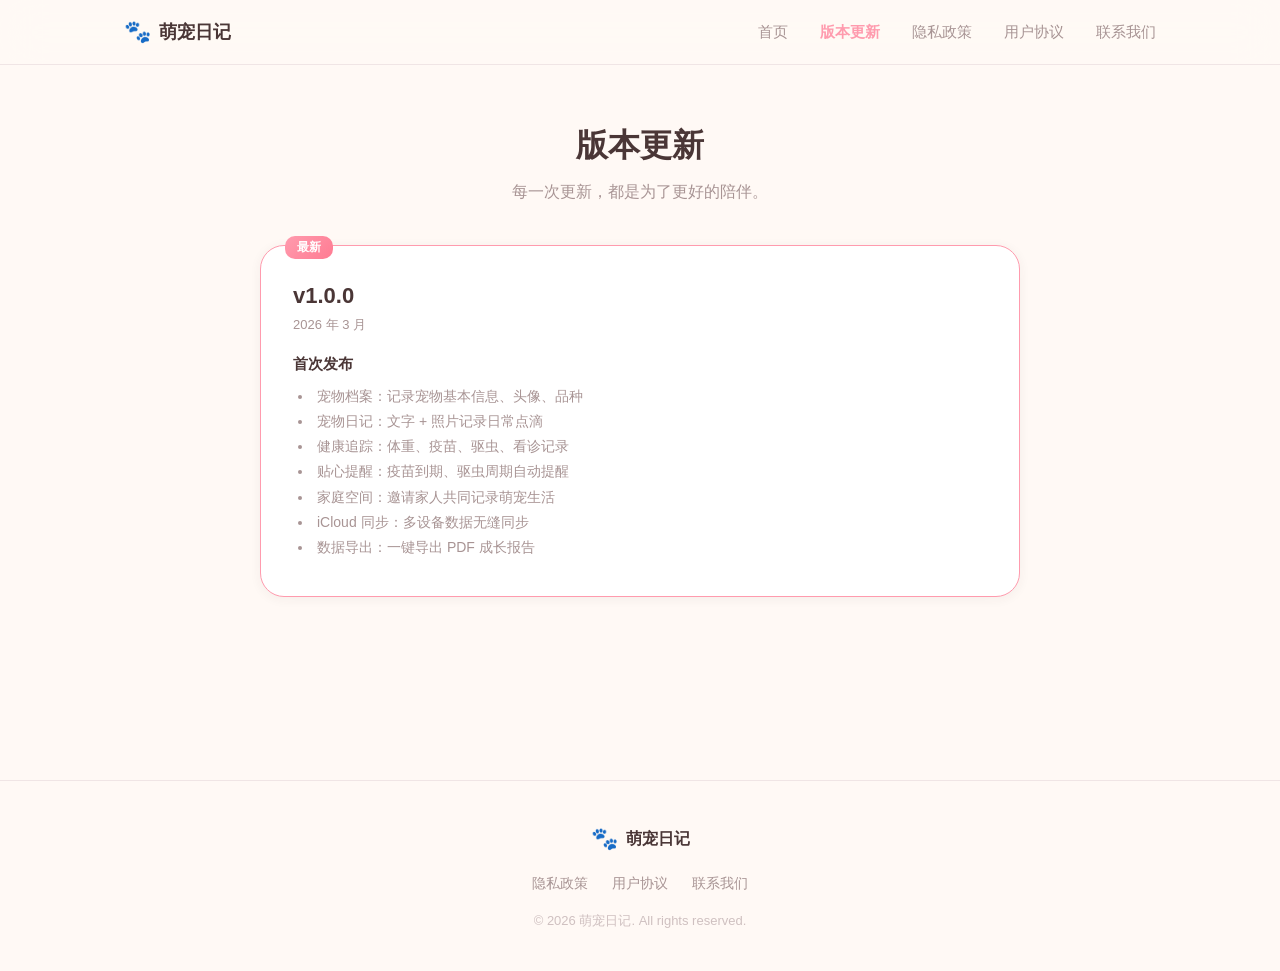
==== changelog.html @ db2082d7 "feat: 添加版本更新页面，隐私政策更新儿童隐私条款 - 新增 changelog.html 版本更新记录页面 - 所有页面导航栏增加「版本更新」入口 - 隐私政策儿童隐私条款改为适合所有年龄段（4" ====
<!DOCTYPE html>
<html lang="zh-CN">
<head>
    <meta charset="UTF-8">
    <meta name="viewport" content="width=device-width, initial-scale=1.0">
    <title>版本更新 - 萌宠日记</title>
    <meta name="description" content="萌宠日记版本更新记录，了解每个版本的新功能和改进。">
    <link rel="stylesheet" href="style.css">
    <link rel="icon" type="image/svg+xml" href="favicon.svg">
</head>
<body>
    <nav class="nav">
        <div class="container nav-inner">
            <a href="index.html" class="nav-logo">
                <span class="logo-icon">🐾</span>
                <span class="logo-text">萌宠日记</span>
            </a>
            <div class="nav-links">
                <a href="index.html">首页</a>
                <a href="changelog.html" class="active">版本更新</a>
                <a href="privacy.html">隐私政策</a>
                <a href="terms.html">用户协议</a>
                <a href="contact.html">联系我们</a>
            </div>
            <button class="nav-toggle" aria-label="菜单">
                <span></span><span></span><span></span>
            </button>
        </div>
    </nav>

    <main class="page-main">
        <div class="container">
            <div class="page-header">
                <h1 class="page-title">版本更新</h1>
                <p class="page-subtitle">每一次更新，都是为了更好的陪伴。</p>
            </div>

            <div class="changelog">
                <!-- 后续版本往这里添加即可 -->
                <div class="changelog-item changelog-latest">
                    <div class="changelog-badge">最新</div>
                    <div class="changelog-version">v1.0.0</div>
                    <div class="changelog-date">2026 年 3 月</div>
                    <div class="changelog-body">
                        <h4>首次发布</h4>
                        <ul>
                            <li>宠物档案：记录宠物基本信息、头像、品种</li>
                            <li>宠物日记：文字 + 照片记录日常点滴</li>
                            <li>健康追踪：体重、疫苗、驱虫、看诊记录</li>
                            <li>贴心提醒：疫苗到期、驱虫周期自动提醒</li>
                            <li>家庭空间：邀请家人共同记录萌宠生活</li>
                            <li>iCloud 同步：多设备数据无缝同步</li>
                            <li>数据导出：一键导出 PDF 成长报告</li>
                        </ul>
                    </div>
                </div>

                <!-- 模板：复制以下区块添加新版本
                <div class="changelog-item">
                    <div class="changelog-version">v1.1.0</div>
                    <div class="changelog-date">2026 年 X 月</div>
                    <div class="changelog-body">
                        <h4>新功能</h4>
                        <ul>
                            <li>功能描述</li>
                        </ul>
                        <h4>改进</h4>
                        <ul>
                            <li>改进描述</li>
                        </ul>
                        <h4>修复</h4>
                        <ul>
                            <li>修复描述</li>
                        </ul>
                    </div>
                </div>
                -->
            </div>
        </div>
    </main>

    <footer class="footer">
        <div class="container footer-inner">
            <div class="footer-brand">
                <span class="logo-icon">🐾</span>
                <span>萌宠日记</span>
            </div>
            <div class="footer-links">
                <a href="privacy.html">隐私政策</a>
                <a href="terms.html">用户协议</a>
                <a href="contact.html">联系我们</a>
            </div>
            <p class="footer-copy">&copy; 2026 萌宠日记. All rights reserved.</p>
        </div>
    </footer>

    <script src="script.js"></script>
</body>
</html>
---- style.css ----
/* ===== Design Tokens (from CutePetDiary) ===== */
:root {
    --pet-primary: #FF9BAE;
    --pet-secondary: #FFD199;
    --pet-accent: #FFD966;
    --pet-warning: #FFB877;
    --pet-danger: #FF8A8A;
    --pet-heart: #FF7B92;
    --pet-success: #8DD7B0;
    --pet-bubble: #A8D8EA;
    --pet-play: #C4A8E0;
    --pet-paw-print: #FFB5C5;
    --pet-mint: #8DD7B0;

    --pet-text-primary: #4A3636;
    --pet-text-secondary: #A89494;
    --pet-text-placeholder: #CFC0C0;

    --pet-background: #FFF9F5;
    --pet-card-background: #FFFFFF;
    --pet-group-background: #FFFBFA;
    --pet-input-border: #EADCDC;
    --pet-divider: #F0E5E5;

    --radius-sm: 8px;
    --radius-md: 16px;
    --radius-lg: 24px;
    --radius-xl: 32px;

    --shadow-card: 0 4px 24px rgba(255, 155, 174, 0.1);
    --shadow-soft: 0 2px 12px rgba(74, 54, 54, 0.06);
}

/* ===== Reset & Base ===== */
*, *::before, *::after {
    margin: 0;
    padding: 0;
    box-sizing: border-box;
}

html {
    scroll-behavior: smooth;
    scroll-padding-top: 72px;
}

body {
    font-family: -apple-system, BlinkMacSystemFont, "SF Pro Display", "PingFang SC", "Helvetica Neue", sans-serif;
    color: var(--pet-text-primary);
    background: var(--pet-background);
    line-height: 1.6;
    -webkit-font-smoothing: antialiased;
}

.container {
    max-width: 1080px;
    margin: 0 auto;
    padding: 0 24px;
}

a {
    color: inherit;
    text-decoration: none;
}

ul {
    list-style: none;
}

/* ===== Nav ===== */
.nav {
    position: fixed;
    top: 0;
    left: 0;
    right: 0;
    z-index: 100;
    background: rgba(255, 249, 245, 0.85);
    backdrop-filter: blur(20px);
    -webkit-backdrop-filter: blur(20px);
    border-bottom: 1px solid var(--pet-divider);
}

.nav-inner {
    display: flex;
    align-items: center;
    justify-content: space-between;
    height: 64px;
}

.nav-logo {
    display: flex;
    align-items: center;
    gap: 8px;
    font-size: 18px;
    font-weight: 700;
}

.logo-icon {
    font-size: 22px;
}

.nav-links {
    display: flex;
    gap: 32px;
}

.nav-links a {
    font-size: 15px;
    color: var(--pet-text-secondary);
    transition: color 0.2s;
    font-weight: 500;
}

.nav-links a:hover,
.nav-links a.active {
    color: var(--pet-primary);
}

.nav-links a.active {
    font-weight: 600;
}

.nav-toggle {
    display: none;
    flex-direction: column;
    gap: 5px;
    background: none;
    border: none;
    cursor: pointer;
    padding: 4px;
}

.nav-toggle span {
    display: block;
    width: 22px;
    height: 2px;
    background: var(--pet-text-primary);
    border-radius: 2px;
    transition: transform 0.2s;
}

/* ===== Hero ===== */
.hero {
    position: relative;
    padding: 140px 0 80px;
    overflow: hidden;
}

.hero-inner {
    display: flex;
    align-items: center;
    gap: 60px;
}

.hero-content {
    flex: 1;
}

.hero-content h1 {
    font-size: 48px;
    font-weight: 800;
    line-height: 1.2;
    letter-spacing: -0.5px;
}

.highlight {
    background: linear-gradient(135deg, var(--pet-primary), var(--pet-heart));
    -webkit-background-clip: text;
    -webkit-text-fill-color: transparent;
    background-clip: text;
}

.hero-desc {
    margin-top: 20px;
    font-size: 17px;
    color: var(--pet-text-secondary);
    line-height: 1.7;
    max-width: 440px;
}

.btn-download {
    display: inline-flex;
    align-items: center;
    gap: 10px;
    margin-top: 32px;
    padding: 14px 28px;
    background: var(--pet-text-primary);
    color: #fff;
    border-radius: 14px;
    font-size: 16px;
    font-weight: 600;
    transition: transform 0.2s, box-shadow 0.2s;
}

.btn-download:hover {
    transform: translateY(-2px);
    box-shadow: 0 8px 24px rgba(74, 54, 54, 0.2);
}

.btn-download svg {
    flex-shrink: 0;
}

.hero-visual {
    flex: 0 0 280px;
    display: flex;
    justify-content: center;
}

.phone-mockup {
    width: 240px;
    height: 480px;
    background: var(--pet-card-background);
    border-radius: 36px;
    border: 4px solid var(--pet-divider);
    box-shadow: var(--shadow-card), 0 20px 60px rgba(255, 155, 174, 0.15);
    overflow: hidden;
    position: relative;
}

.phone-screen {
    width: 100%;
    height: 100%;
    background: linear-gradient(180deg,
        var(--pet-paw-print) 0%,
        var(--pet-background) 40%,
        var(--pet-card-background) 100%);
    display: flex;
    align-items: center;
    justify-content: center;
}

.phone-screen::after {
    content: "🐾";
    font-size: 64px;
    opacity: 0.3;
}

.hero-bg-decor {
    position: absolute;
    inset: 0;
    pointer-events: none;
    overflow: hidden;
}

.paw {
    position: absolute;
    font-size: 40px;
    opacity: 0.06;
}

.paw-1 { top: 15%; right: 8%; transform: rotate(-20deg); font-size: 60px; }
.paw-2 { bottom: 20%; left: 5%; transform: rotate(15deg); font-size: 48px; }
.paw-3 { top: 40%; left: 50%; transform: rotate(-45deg); font-size: 36px; }

/* ===== Features ===== */
.features {
    padding: 80px 0;
}

.section-title {
    text-align: center;
    font-size: 32px;
    font-weight: 700;
    margin-bottom: 48px;
}

.features-grid {
    display: grid;
    grid-template-columns: repeat(3, 1fr);
    gap: 20px;
}

.feature-card {
    background: var(--pet-card-background);
    border-radius: var(--radius-lg);
    padding: 28px 24px;
    box-shadow: var(--shadow-soft);
    transition: transform 0.2s, box-shadow 0.2s;
}

.feature-card:hover {
    transform: translateY(-4px);
    box-shadow: var(--shadow-card);
}

.feature-icon {
    width: 52px;
    height: 52px;
    border-radius: 16px;
    display: flex;
    align-items: center;
    justify-content: center;
    font-size: 24px;
    margin-bottom: 16px;
}

.feature-card h3 {
    font-size: 17px;
    font-weight: 600;
    margin-bottom: 8px;
}

.feature-card p {
    font-size: 14px;
    color: var(--pet-text-secondary);
    line-height: 1.6;
}

/* ===== Page Layout (sub pages) ===== */
.page-main {
    padding: 120px 0 60px;
    min-height: calc(100vh - 120px);
}

.page-header {
    text-align: center;
    margin-bottom: 40px;
}

.page-title {
    font-size: 32px;
    font-weight: 700;
}

.page-updated {
    color: var(--pet-text-secondary);
    font-size: 14px;
    margin-top: 8px;
}

.page-subtitle {
    color: var(--pet-text-secondary);
    font-size: 16px;
    margin-top: 8px;
}

/* ===== Legal (Privacy & Terms) ===== */

.legal-content {
    background: var(--pet-card-background);
    border-radius: var(--radius-lg);
    padding: 40px;
    box-shadow: var(--shadow-soft);
    max-width: 760px;
    margin: 0 auto;
}

.legal-content h3 {
    font-size: 17px;
    font-weight: 600;
    margin-top: 28px;
    margin-bottom: 12px;
    color: var(--pet-text-primary);
}

.legal-content h3:first-child {
    margin-top: 0;
}

.legal-content p {
    font-size: 15px;
    color: var(--pet-text-secondary);
    line-height: 1.8;
    margin-bottom: 8px;
}

.legal-content ul {
    margin-bottom: 8px;
    padding-left: 20px;
}

.legal-content li {
    font-size: 15px;
    color: var(--pet-text-secondary);
    line-height: 1.8;
    position: relative;
    padding-left: 8px;
    list-style: disc;
}

.legal-content a {
    color: var(--pet-primary);
    font-weight: 500;
    transition: opacity 0.2s;
}

.legal-content a:hover {
    opacity: 0.8;
}

/* ===== Changelog ===== */
.changelog {
    max-width: 760px;
    margin: 0 auto;
    display: flex;
    flex-direction: column;
    gap: 24px;
}

.changelog-item {
    background: var(--pet-card-background);
    border-radius: var(--radius-lg);
    padding: 32px;
    box-shadow: var(--shadow-soft);
    position: relative;
}

.changelog-latest {
    border: 1.5px solid var(--pet-primary);
}

.changelog-badge {
    position: absolute;
    top: -10px;
    left: 24px;
    background: linear-gradient(135deg, var(--pet-primary), var(--pet-heart));
    color: #fff;
    font-size: 12px;
    font-weight: 600;
    padding: 2px 12px;
    border-radius: 10px;
}

.changelog-version {
    font-size: 22px;
    font-weight: 700;
    color: var(--pet-text-primary);
}

.changelog-date {
    font-size: 13px;
    color: var(--pet-text-secondary);
    margin-top: 2px;
    margin-bottom: 16px;
}

.changelog-body h4 {
    font-size: 15px;
    font-weight: 600;
    color: var(--pet-text-primary);
    margin-bottom: 8px;
    margin-top: 16px;
}

.changelog-body h4:first-child {
    margin-top: 0;
}

.changelog-body ul {
    padding-left: 20px;
    margin-bottom: 4px;
}

.changelog-body li {
    font-size: 14px;
    color: var(--pet-text-secondary);
    line-height: 1.8;
    list-style: disc;
    padding-left: 4px;
}

/* ===== Contact ===== */
.contact {
    padding: 80px 0;
}

.contact-desc {
    text-align: center;
    color: var(--pet-text-secondary);
    font-size: 16px;
    margin-top: -36px;
    margin-bottom: 40px;
}

.contact-cards {
    display: flex;
    gap: 20px;
    justify-content: center;
    flex-wrap: wrap;
}

.contact-card {
    display: flex;
    flex-direction: column;
    align-items: center;
    gap: 8px;
    background: var(--pet-card-background);
    border-radius: var(--radius-lg);
    padding: 32px 40px;
    box-shadow: var(--shadow-soft);
    min-width: 220px;
    transition: transform 0.2s, box-shadow 0.2s;
}

.contact-card:hover {
    transform: translateY(-4px);
    box-shadow: var(--shadow-card);
}

.contact-icon {
    font-size: 32px;
}

.contact-label {
    font-size: 16px;
    font-weight: 600;
}

.contact-info {
    font-size: 14px;
    color: var(--pet-text-secondary);
}

/* ===== Footer ===== */
.footer {
    padding: 40px 0;
    border-top: 1px solid var(--pet-divider);
}

.footer-inner {
    display: flex;
    flex-direction: column;
    align-items: center;
    gap: 16px;
}

.footer-brand {
    display: flex;
    align-items: center;
    gap: 8px;
    font-size: 16px;
    font-weight: 600;
}

.footer-links {
    display: flex;
    gap: 24px;
}

.footer-links a {
    font-size: 14px;
    color: var(--pet-text-secondary);
    transition: color 0.2s;
}

.footer-links a:hover {
    color: var(--pet-primary);
}

.footer-copy {
    font-size: 13px;
    color: var(--pet-text-placeholder);
}

/* ===== Responsive ===== */
@media (max-width: 768px) {
    .nav-links {
        display: none;
        position: absolute;
        top: 64px;
        left: 0;
        right: 0;
        flex-direction: column;
        background: rgba(255, 249, 245, 0.95);
        backdrop-filter: blur(20px);
        -webkit-backdrop-filter: blur(20px);
        padding: 16px 24px;
        gap: 4px;
        border-bottom: 1px solid var(--pet-divider);
    }

    .nav-links.open {
        display: flex;
    }

    .nav-links a {
        padding: 12px 0;
    }

    .nav-toggle {
        display: flex;
    }

    .hero {
        padding: 110px 0 60px;
    }

    .hero-inner {
        flex-direction: column;
        gap: 40px;
        text-align: center;
    }

    .hero-content h1 {
        font-size: 34px;
    }

    .hero-desc {
        margin-left: auto;
        margin-right: auto;
    }

    .hero-visual {
        flex: none;
    }

    .phone-mockup {
        width: 200px;
        height: 400px;
    }

    .features-grid {
        grid-template-columns: 1fr;
        gap: 16px;
    }

    .section-title {
        font-size: 26px;
    }

    .legal-content {
        padding: 24px 20px;
    }

    .contact-cards {
        flex-direction: column;
        align-items: center;
    }
}

@media (max-width: 480px) {
    .hero-content h1 {
        font-size: 28px;
    }
}
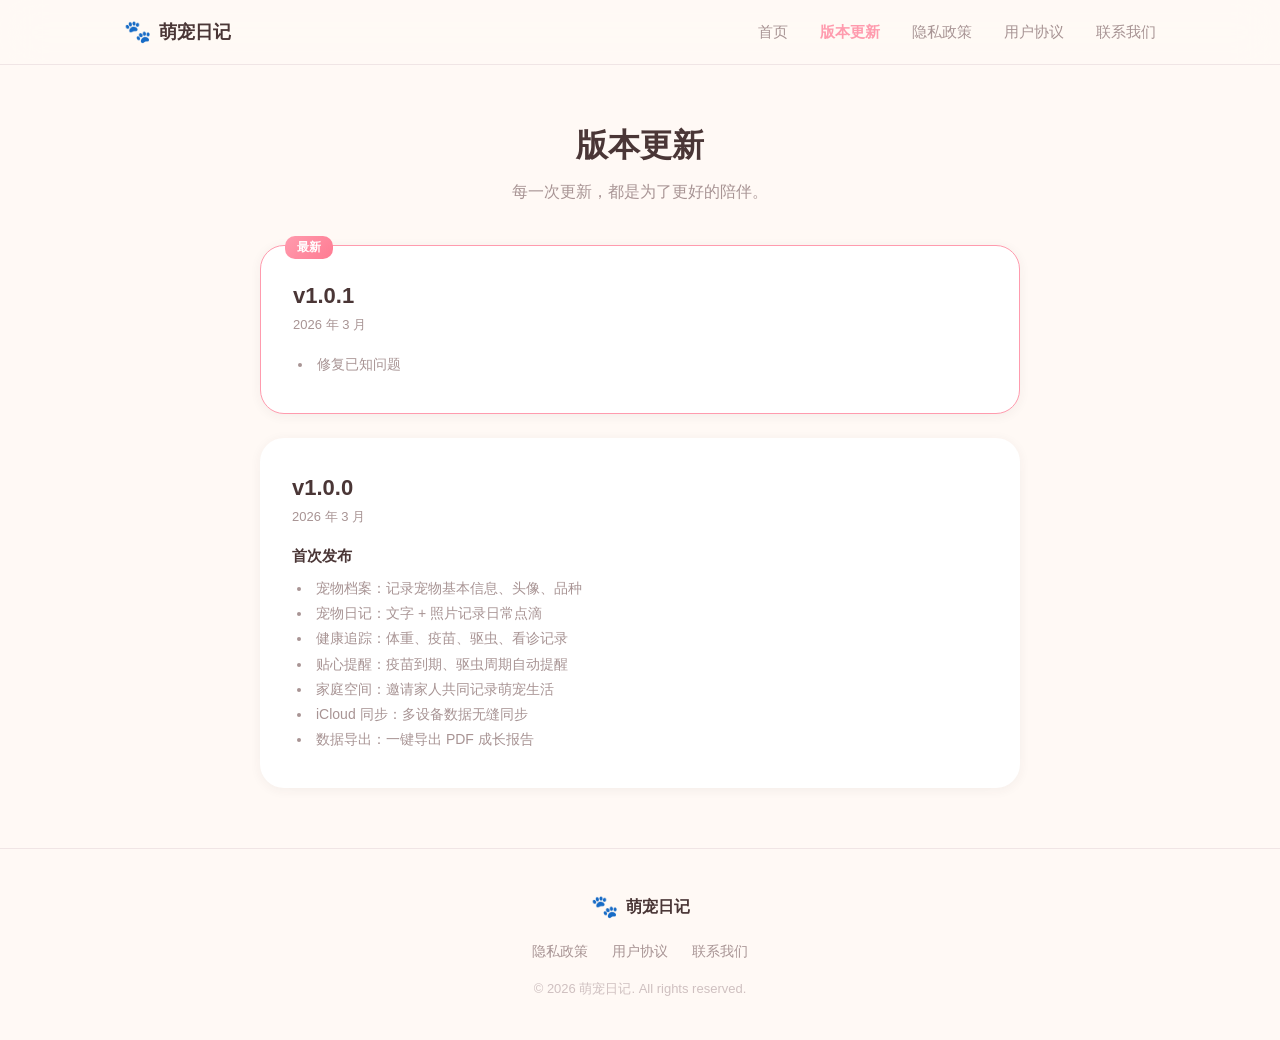
==== commit 002a2afd: "docs: 版本更新页新增 v1.0.1" ====
--- a/changelog.html
+++ b/changelog.html
@@ -39,6 +39,16 @@
                 <!-- 后续版本往这里添加即可 -->
                 <div class="changelog-item changelog-latest">
                     <div class="changelog-badge">最新</div>
+                    <div class="changelog-version">v1.0.1</div>
+                    <div class="changelog-date">2026 年 3 月</div>
+                    <div class="changelog-body">
+                        <ul>
+                            <li>修复已知问题</li>
+                        </ul>
+                    </div>
+                </div>
+
+                <div class="changelog-item">
                     <div class="changelog-version">v1.0.0</div>
                     <div class="changelog-date">2026 年 3 月</div>
                     <div class="changelog-body">
--- a/style.css
+++ b/style.css
@@ -206,33 +206,12 @@
     justify-content: center;
 }
 
-.phone-mockup {
-    width: 240px;
-    height: 480px;
-    background: var(--pet-card-background);
-    border-radius: 36px;
-    border: 4px solid var(--pet-divider);
+.hero-screenshot {
+    width: 100%;
+    max-width: 280px;
+    height: auto;
+    border-radius: var(--radius-lg);
     box-shadow: var(--shadow-card), 0 20px 60px rgba(255, 155, 174, 0.15);
-    overflow: hidden;
-    position: relative;
-}
-
-.phone-screen {
-    width: 100%;
-    height: 100%;
-    background: linear-gradient(180deg,
-        var(--pet-paw-print) 0%,
-        var(--pet-background) 40%,
-        var(--pet-card-background) 100%);
-    display: flex;
-    align-items: center;
-    justify-content: center;
-}
-
-.phone-screen::after {
-    content: "🐾";
-    font-size: 64px;
-    opacity: 0.3;
 }
 
 .hero-bg-decor {
@@ -604,9 +583,8 @@
         flex: none;
     }
 
-    .phone-mockup {
-        width: 200px;
-        height: 400px;
+    .hero-screenshot {
+        max-width: 240px;
     }
 
     .features-grid {
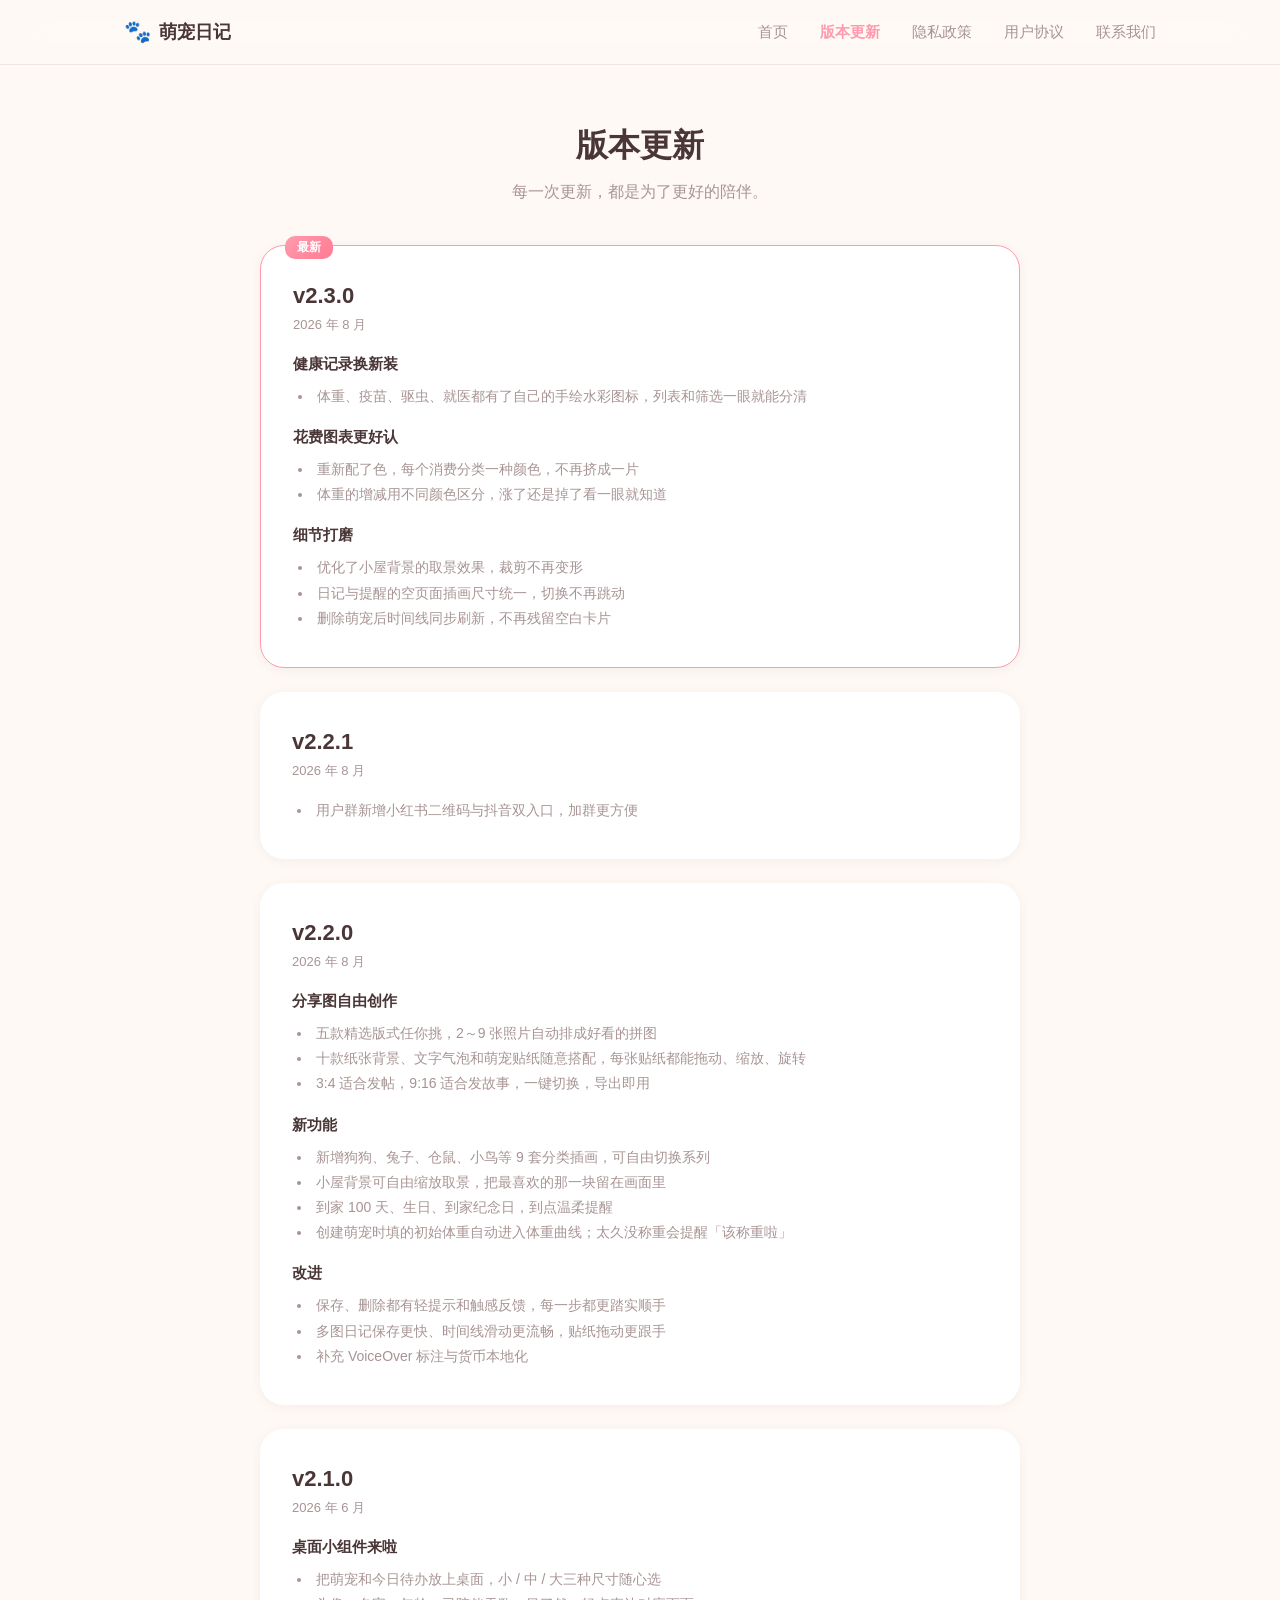
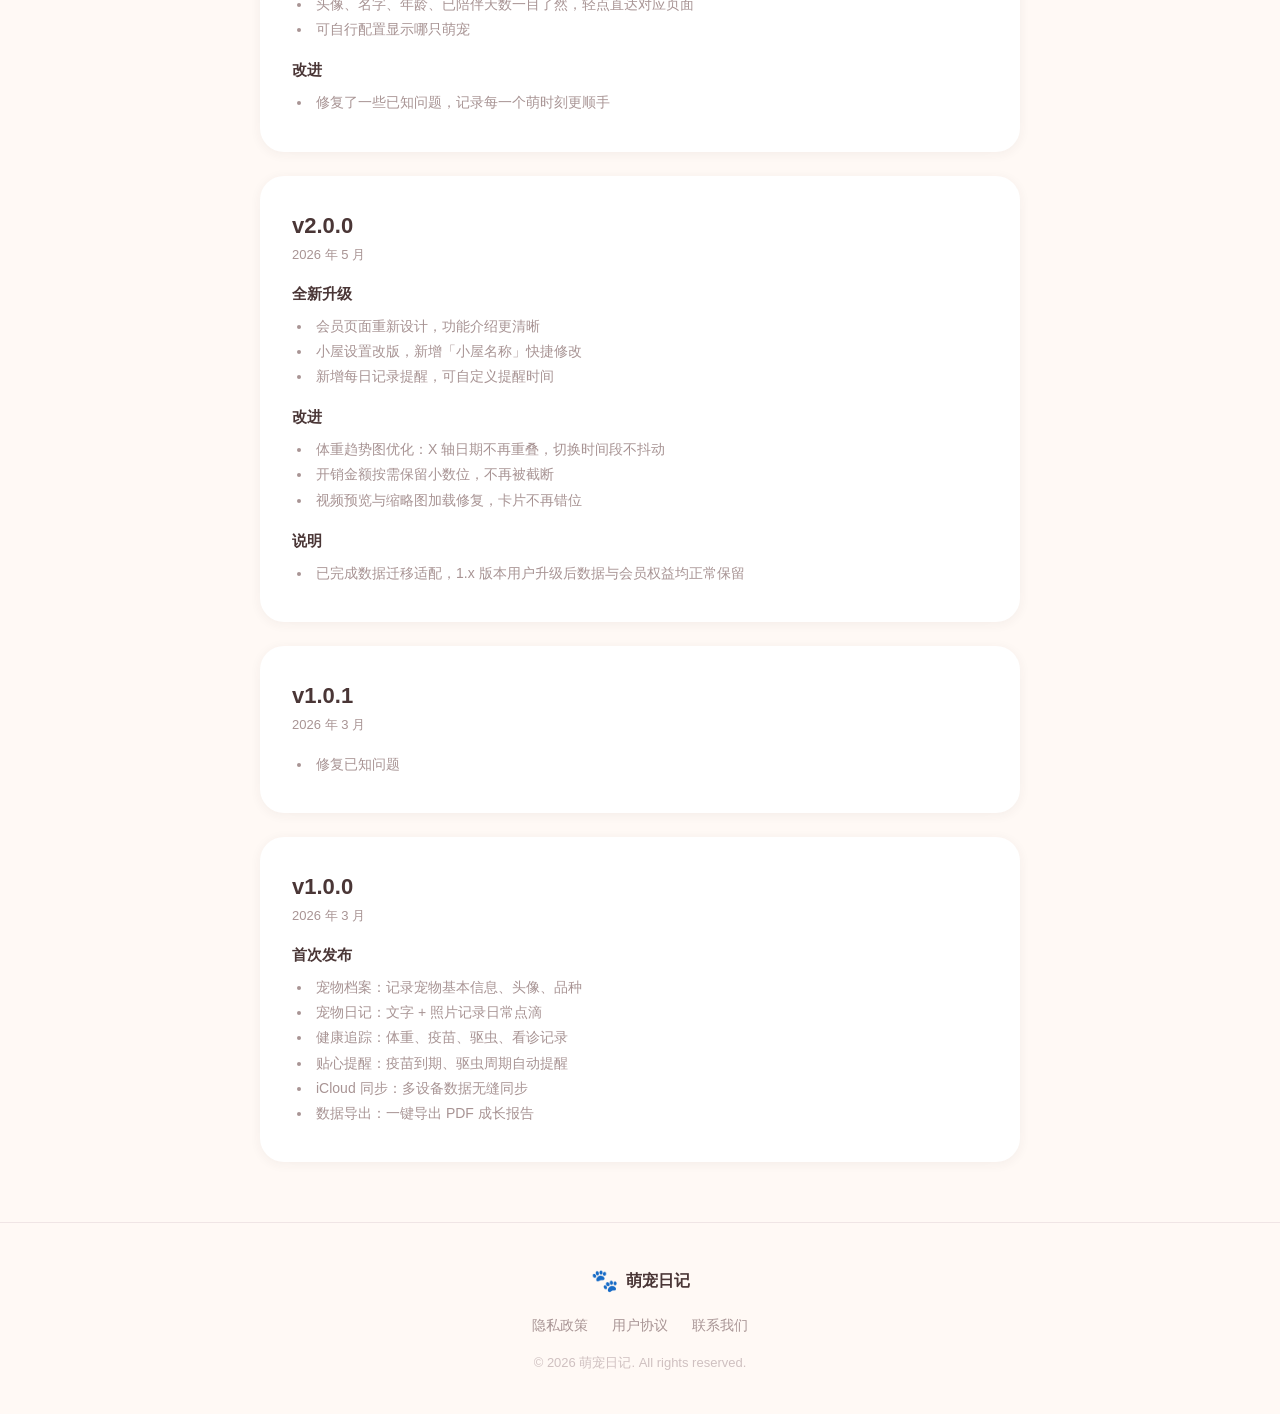
==== commit 1f1a01b4: "docs: 更新说明补齐 v2.0.0 ~ v2.3.0 版本记录 从 App 项目 WhatsNewView 的历史文案提取各版本更新内容， 站点此前停留在 v1.0.1，落后实际发布 5 个版本。" ====
--- a/changelog.html
+++ b/changelog.html
@@ -39,6 +39,104 @@
                 <!-- 后续版本往这里添加即可 -->
                 <div class="changelog-item changelog-latest">
                     <div class="changelog-badge">最新</div>
+                    <div class="changelog-version">v2.3.0</div>
+                    <div class="changelog-date">2026 年 8 月</div>
+                    <div class="changelog-body">
+                        <h4>健康记录换新装</h4>
+                        <ul>
+                            <li>体重、疫苗、驱虫、就医都有了自己的手绘水彩图标，列表和筛选一眼就能分清</li>
+                        </ul>
+                        <h4>花费图表更好认</h4>
+                        <ul>
+                            <li>重新配了色，每个消费分类一种颜色，不再挤成一片</li>
+                            <li>体重的增减用不同颜色区分，涨了还是掉了看一眼就知道</li>
+                        </ul>
+                        <h4>细节打磨</h4>
+                        <ul>
+                            <li>优化了小屋背景的取景效果，裁剪不再变形</li>
+                            <li>日记与提醒的空页面插画尺寸统一，切换不再跳动</li>
+                            <li>删除萌宠后时间线同步刷新，不再残留空白卡片</li>
+                        </ul>
+                    </div>
+                </div>
+
+                <div class="changelog-item">
+                    <div class="changelog-version">v2.2.1</div>
+                    <div class="changelog-date">2026 年 8 月</div>
+                    <div class="changelog-body">
+                        <ul>
+                            <li>用户群新增小红书二维码与抖音双入口，加群更方便</li>
+                        </ul>
+                    </div>
+                </div>
+
+                <div class="changelog-item">
+                    <div class="changelog-version">v2.2.0</div>
+                    <div class="changelog-date">2026 年 8 月</div>
+                    <div class="changelog-body">
+                        <h4>分享图自由创作</h4>
+                        <ul>
+                            <li>五款精选版式任你挑，2～9 张照片自动排成好看的拼图</li>
+                            <li>十款纸张背景、文字气泡和萌宠贴纸随意搭配，每张贴纸都能拖动、缩放、旋转</li>
+                            <li>3:4 适合发帖，9:16 适合发故事，一键切换，导出即用</li>
+                        </ul>
+                        <h4>新功能</h4>
+                        <ul>
+                            <li>新增狗狗、兔子、仓鼠、小鸟等 9 套分类插画，可自由切换系列</li>
+                            <li>小屋背景可自由缩放取景，把最喜欢的那一块留在画面里</li>
+                            <li>到家 100 天、生日、到家纪念日，到点温柔提醒</li>
+                            <li>创建萌宠时填的初始体重自动进入体重曲线；太久没称重会提醒「该称重啦」</li>
+                        </ul>
+                        <h4>改进</h4>
+                        <ul>
+                            <li>保存、删除都有轻提示和触感反馈，每一步都更踏实顺手</li>
+                            <li>多图日记保存更快、时间线滑动更流畅，贴纸拖动更跟手</li>
+                            <li>补充 VoiceOver 标注与货币本地化</li>
+                        </ul>
+                    </div>
+                </div>
+
+                <div class="changelog-item">
+                    <div class="changelog-version">v2.1.0</div>
+                    <div class="changelog-date">2026 年 6 月</div>
+                    <div class="changelog-body">
+                        <h4>桌面小组件来啦</h4>
+                        <ul>
+                            <li>把萌宠和今日待办放上桌面，小 / 中 / 大三种尺寸随心选</li>
+                            <li>头像、名字、年龄、已陪伴天数一目了然，轻点直达对应页面</li>
+                            <li>可自行配置显示哪只萌宠</li>
+                        </ul>
+                        <h4>改进</h4>
+                        <ul>
+                            <li>修复了一些已知问题，记录每一个萌时刻更顺手</li>
+                        </ul>
+                    </div>
+                </div>
+
+                <div class="changelog-item">
+                    <div class="changelog-version">v2.0.0</div>
+                    <div class="changelog-date">2026 年 5 月</div>
+                    <div class="changelog-body">
+                        <h4>全新升级</h4>
+                        <ul>
+                            <li>会员页面重新设计，功能介绍更清晰</li>
+                            <li>小屋设置改版，新增「小屋名称」快捷修改</li>
+                            <li>新增每日记录提醒，可自定义提醒时间</li>
+                        </ul>
+                        <h4>改进</h4>
+                        <ul>
+                            <li>体重趋势图优化：X 轴日期不再重叠，切换时间段不抖动</li>
+                            <li>开销金额按需保留小数位，不再被截断</li>
+                            <li>视频预览与缩略图加载修复，卡片不再错位</li>
+                        </ul>
+                        <h4>说明</h4>
+                        <ul>
+                            <li>已完成数据迁移适配，1.x 版本用户升级后数据与会员权益均正常保留</li>
+                        </ul>
+                    </div>
+                </div>
+
+                <div class="changelog-item">
                     <div class="changelog-version">v1.0.1</div>
                     <div class="changelog-date">2026 年 3 月</div>
                     <div class="changelog-body">
@@ -58,7 +156,6 @@
                             <li>宠物日记：文字 + 照片记录日常点滴</li>
                             <li>健康追踪：体重、疫苗、驱虫、看诊记录</li>
                             <li>贴心提醒：疫苗到期、驱虫周期自动提醒</li>
-                            <li>家庭空间：邀请家人共同记录萌宠生活</li>
                             <li>iCloud 同步：多设备数据无缝同步</li>
                             <li>数据导出：一键导出 PDF 成长报告</li>
                         </ul>
